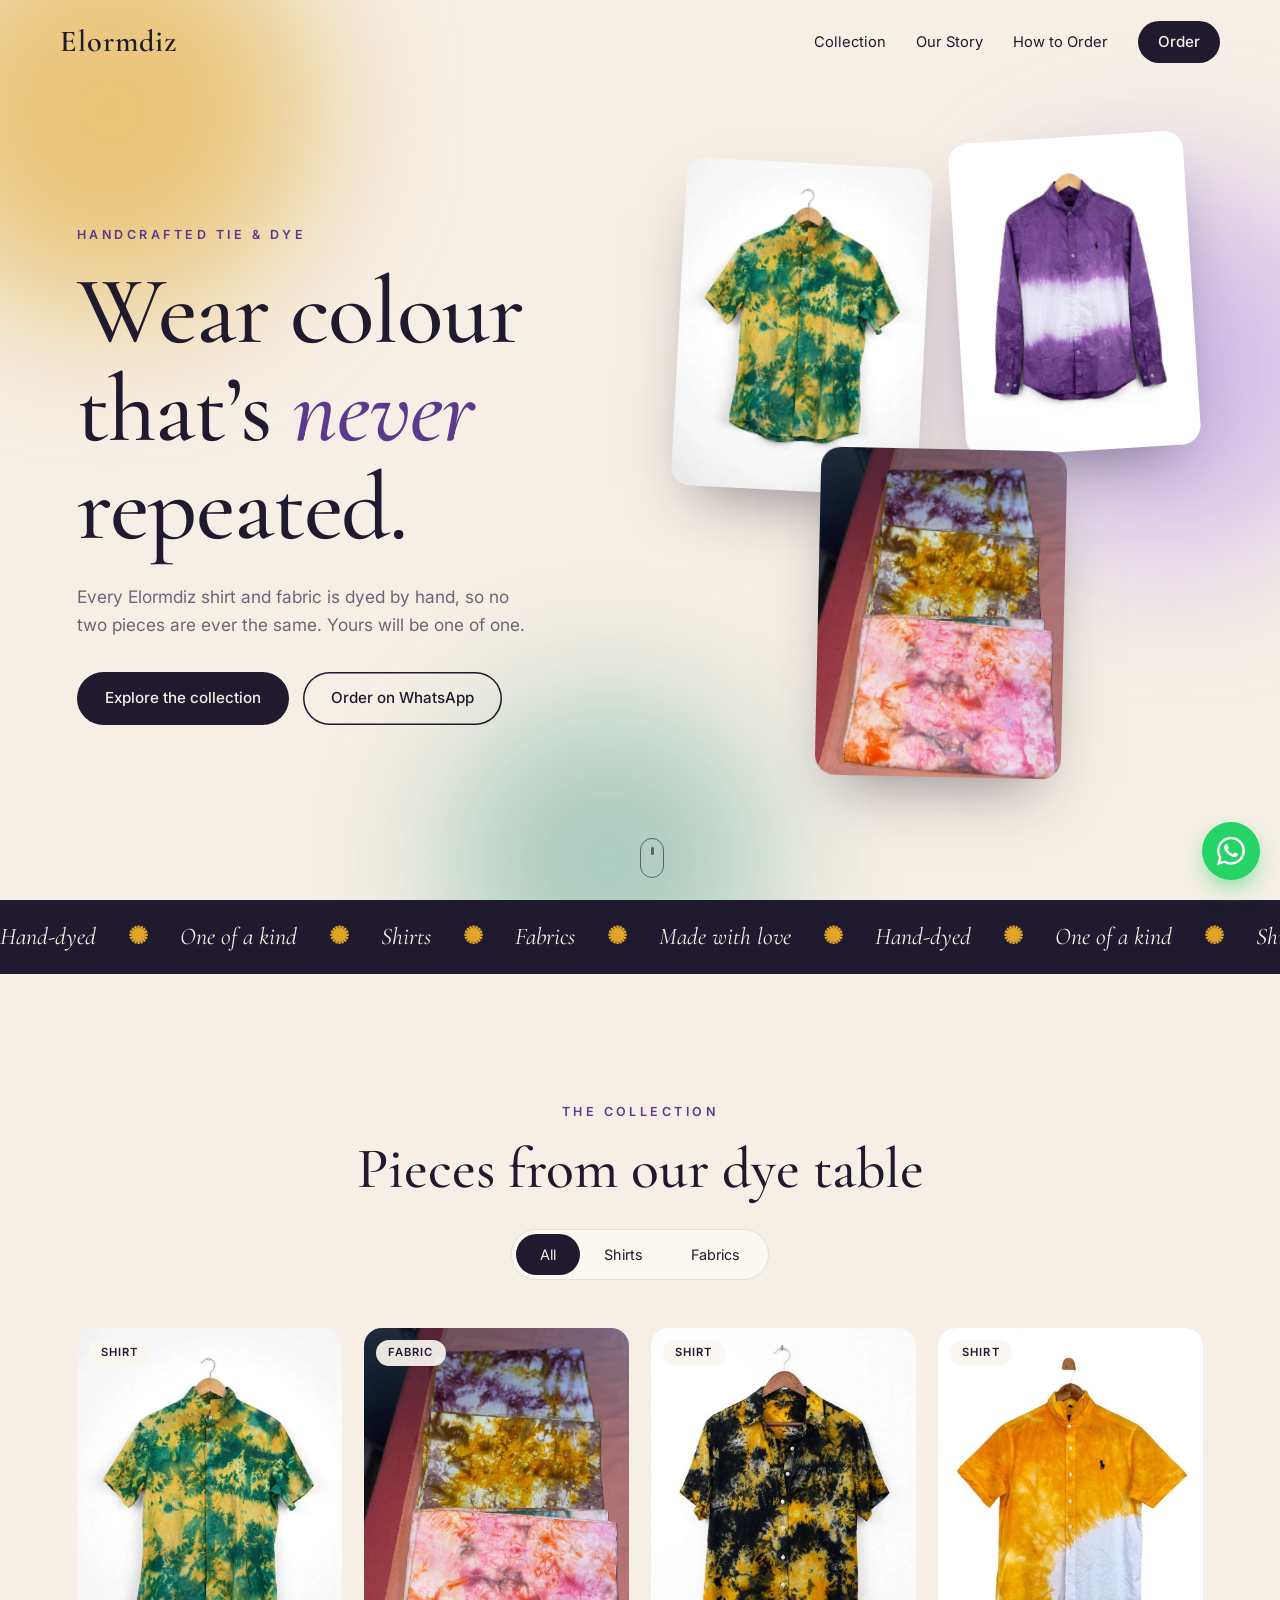
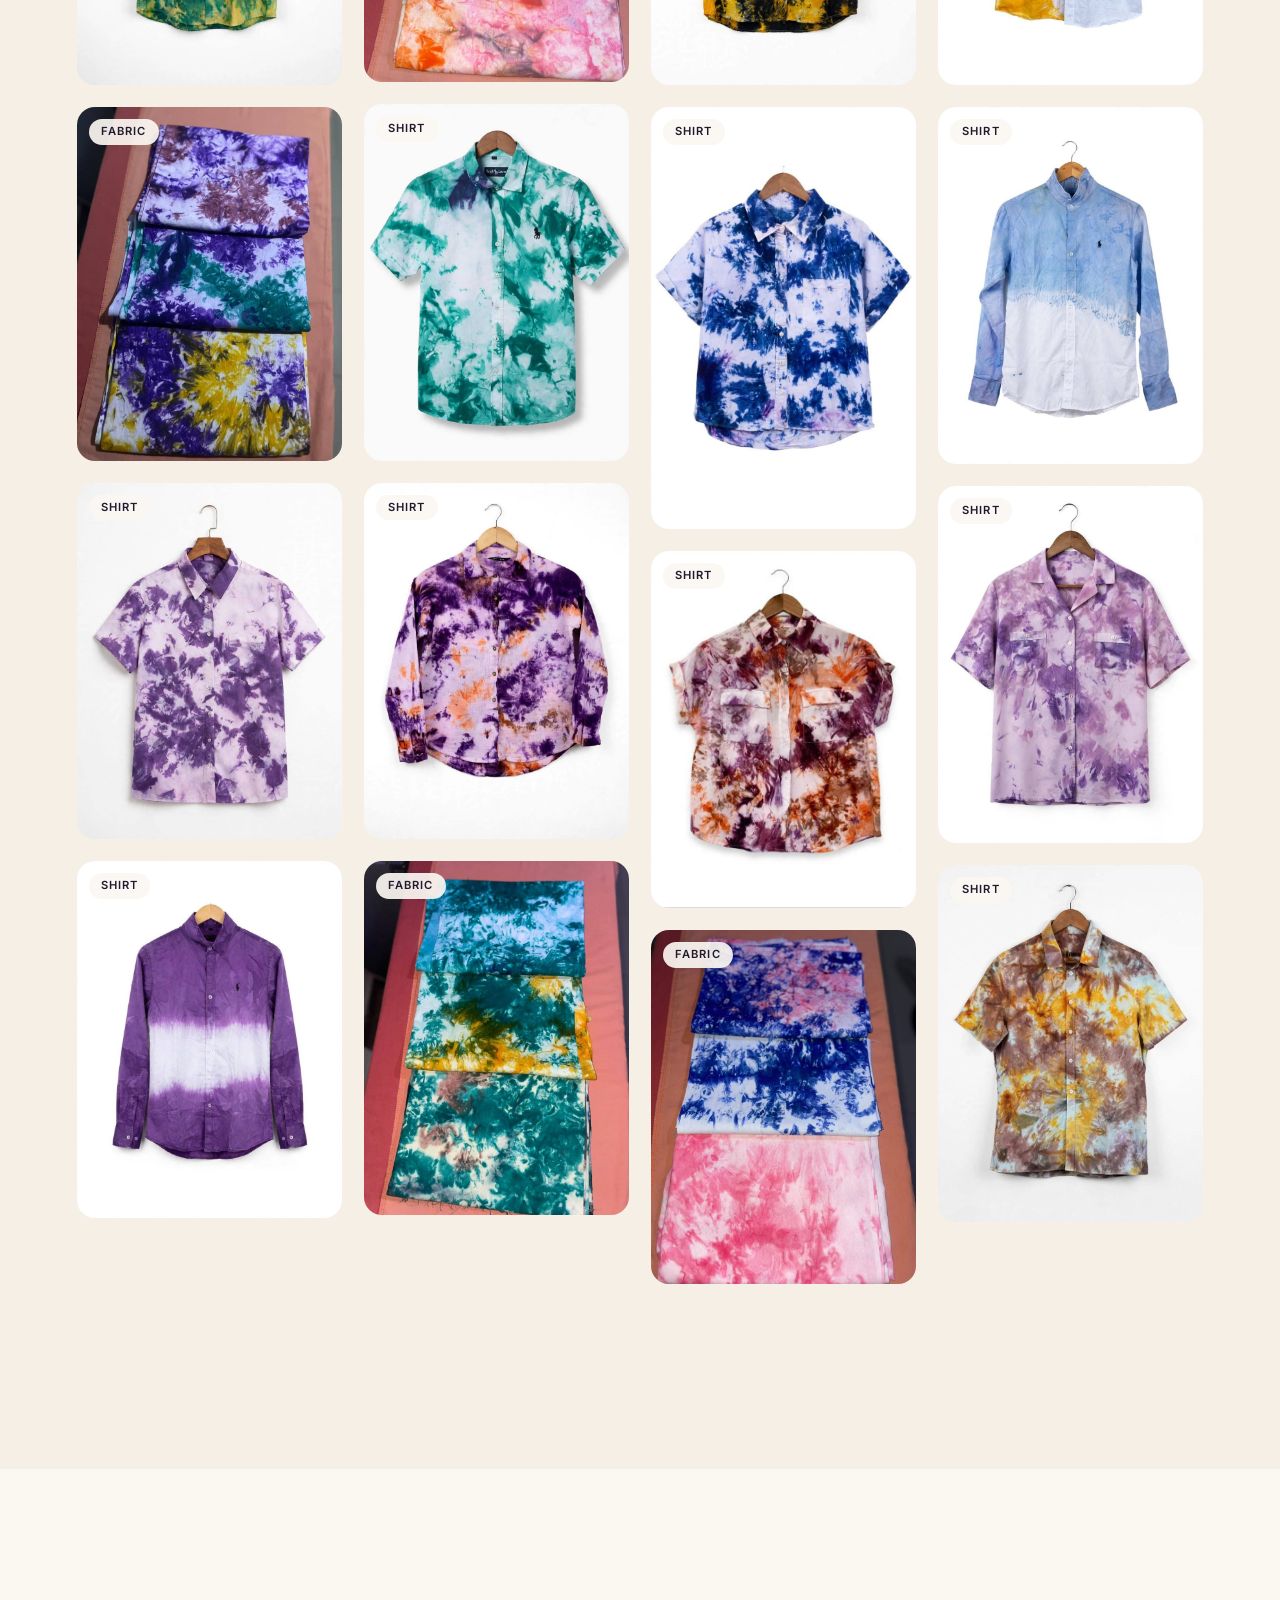
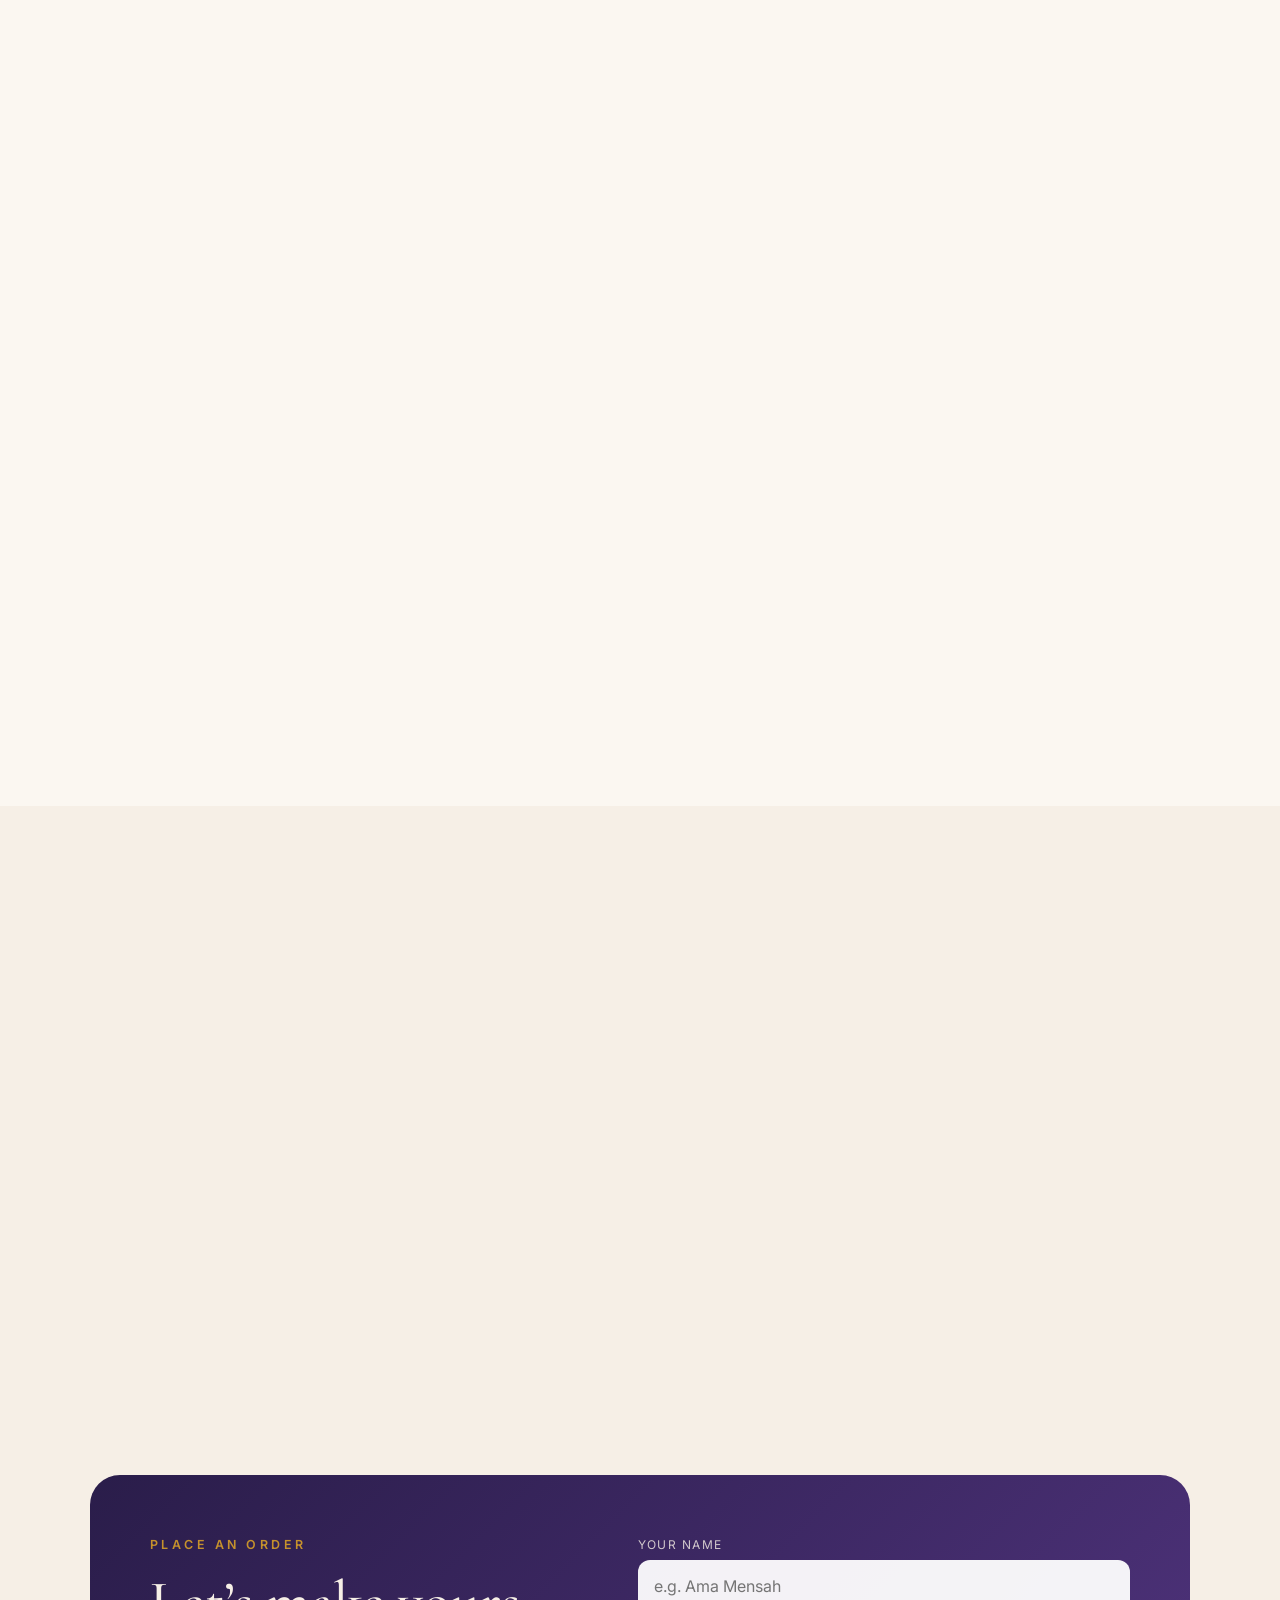
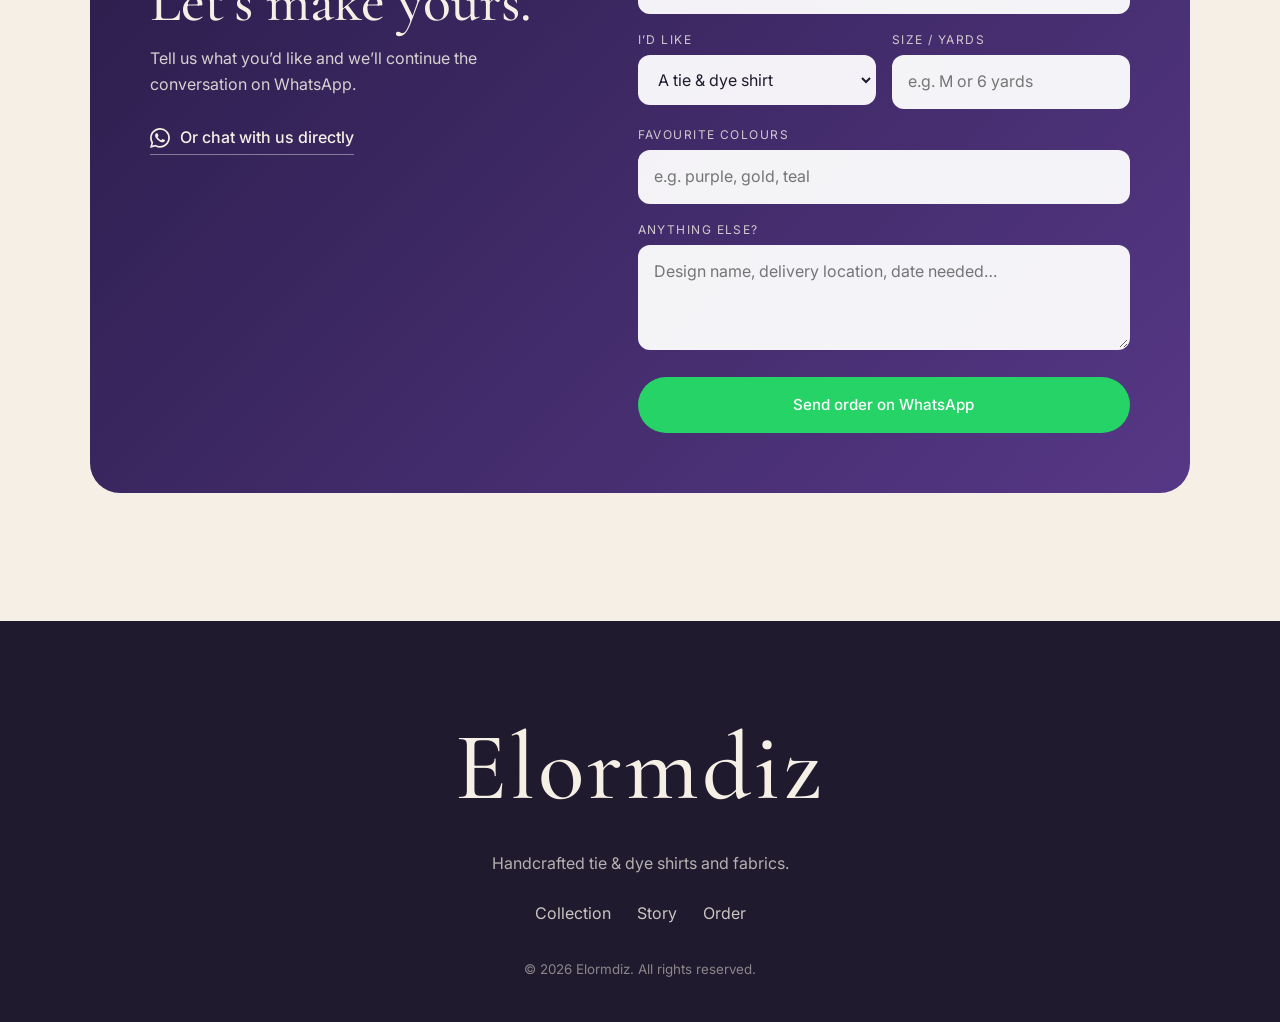
==== index.html @ 601a507b "Add Elormdiz tie & dye website Co-Authored-By: Claude Sonnet 5.5 <noreply@anthropic.com>" ====
<!doctype html>
<html lang="en">
<head>
<meta charset="utf-8">
<meta name="viewport" content="width=device-width, initial-scale=1">
<title>Elormdiz — Handcrafted Tie & Dye</title>
<meta name="description" content="Elormdiz — one-of-a-kind hand-dyed shirts and tie & dye fabrics. Order directly on WhatsApp.">
<meta name="theme-color" content="#f6efe6">
<link rel="preconnect" href="https://fonts.googleapis.com">
<link rel="preconnect" href="https://fonts.gstatic.com" crossorigin>
<link href="https://fonts.googleapis.com/css2?family=Cormorant+Garamond:ital,wght@0,400;0,500;0,600;1,400;1,500&family=Inter:wght@300;400;500;600&display=swap" rel="stylesheet">
<link rel="stylesheet" href="style.css">
</head>
<body>

<div class="loader" id="loader"><span>Elormdiz</span></div>

<header class="nav" id="nav">
  <a href="#top" class="logo">Elormdiz</a>
  <nav class="links" id="links">
    <a href="#collection">Collection</a>
    <a href="#story">Our Story</a>
    <a href="#how">How to Order</a>
    <a href="#order" class="btn btn-sm">Order</a>
  </nav>
  <button class="burger" id="burger" aria-label="Menu"><i></i><i></i></button>
</header>

<main id="top">
  <!-- HERO -->
  <section class="hero">
    <div class="blob b1"></div><div class="blob b2"></div><div class="blob b3"></div>
    <div class="hero-text">
      <p class="eyebrow reveal">Handcrafted tie &amp; dye</p>
      <h1 class="reveal" style="--d:.1s">Wear colour<br>that’s <em>never</em><br>repeated.</h1>
      <p class="lead reveal" style="--d:.2s">Every Elormdiz shirt and fabric is dyed by hand, so no two pieces are ever the same. Yours will be one of one.</p>
      <div class="cta reveal" style="--d:.3s">
        <a href="#collection" class="btn">Explore the collection</a>
        <a href="#order" class="btn btn-ghost">Order on WhatsApp</a>
      </div>
    </div>
    <div class="hero-art">
      <figure class="card c1"><img src="images/p1.jpg" alt="Emerald and gold tie-dye shirt"></figure>
      <figure class="card c2"><img src="images/p5.jpg" alt="Violet ombre shirt"></figure>
      <figure class="card c3"><img src="images/p7.jpg" alt="Golden tie-dye fabrics"></figure>
    </div>
    <a href="#collection" class="scroll-hint" aria-label="Scroll"><span></span></a>
  </section>

  <!-- MARQUEE -->
  <div class="marquee" aria-hidden="true">
    <div class="track">
      <span>Hand-dyed</span><b>✺</b><span>One of a kind</span><b>✺</b><span>Shirts</span><b>✺</b><span>Fabrics</span><b>✺</b><span>Made with love</span><b>✺</b>
      <span>Hand-dyed</span><b>✺</b><span>One of a kind</span><b>✺</b><span>Shirts</span><b>✺</b><span>Fabrics</span><b>✺</b><span>Made with love</span><b>✺</b>
    </div>
  </div>

  <!-- COLLECTION -->
  <section class="section" id="collection">
    <div class="head">
      <p class="eyebrow reveal">The collection</p>
      <h2 class="reveal" style="--d:.1s">Pieces from our dye table</h2>
      <div class="filters reveal" style="--d:.2s" id="filters">
        <button class="on" data-f="all">All</button>
        <button data-f="shirt">Shirts</button>
        <button data-f="cloth">Fabrics</button>
        <span class="pill"></span>
      </div>
    </div>
    <div class="grid" id="grid"></div>
    <p class="note reveal">Each piece is made to order, so colours and patterns will vary slightly. Tap any piece to enquire.</p>
  </section>

  <!-- STORY -->
  <section class="section story" id="story">
    <div class="story-img reveal">
      <img src="images/p10.jpg" alt="Indigo tie-dye shirt">
      <img src="images/p12.jpg" alt="Teal tie-dye fabrics" class="second">
    </div>
    <div class="story-text">
      <p class="eyebrow reveal">Our story</p>
      <h2 class="reveal" style="--d:.1s">Folded, tied, dipped &amp; <em>revealed.</em></h2>
      <div class="more" id="more"><div>
        <p class="reveal" style="--d:.15s">Elormdiz began with a simple love for colour. Each piece is folded, twisted and tied by hand, then dipped in rich dyes and left to bloom into a pattern that can never be copied.</p>
        <p class="reveal" style="--d:.2s">From crisp button-up shirts to fabrics ready for your tailor, we make wearable art for people who like to stand out, quietly or loudly.</p>
      </div></div>
      <button class="more-btn" id="moreBtn" type="button"><span>Read our story</span><b>+</b></button>
      <ul class="stats reveal" style="--d:.25s">
        <li><strong>100%</strong><span>Hand-dyed</span></li>
        <li><strong>1 of 1</strong><span>Never repeated</span></li>
        <li><strong>Custom</strong><span>Your colours</span></li>
      </ul>
    </div>
  </section>

  <!-- HOW -->
  <section class="section how" id="how">
    <div class="head">
      <p class="eyebrow reveal">How to order</p>
      <h2 class="reveal" style="--d:.1s">Three easy steps</h2>
    </div>
    <div class="steps">
      <div class="step reveal"><i>01</i><h3>Choose</h3><p>Browse the collection and pick a piece you love, or ask for your own colours.</p></div>
      <div class="step reveal" style="--d:.12s"><i>02</i><h3>Send your order</h3><p>Fill the short form below. It opens WhatsApp with your order ready to send.</p></div>
      <div class="step reveal" style="--d:.24s"><i>03</i><h3>We dye &amp; deliver</h3><p>We confirm details and price on chat, then dye your piece and get it to you.</p></div>
    </div>
  </section>

  <!-- ORDER -->
  <section class="section order" id="order">
    <div class="order-box reveal">
      <div class="order-copy">
        <p class="eyebrow">Place an order</p>
        <h2>Let’s make yours.</h2>
        <p>Tell us what you’d like and we’ll continue the conversation on WhatsApp.</p>
        <a class="wa-direct" id="waDirect" href="#" target="_blank" rel="noopener">
          <svg viewBox="0 0 24 24" width="20" height="20" fill="currentColor"><path d="M20.5 3.5A11.8 11.8 0 0 0 12 0C5.4 0 .1 5.3.1 11.9c0 2.1.6 4.1 1.600 5.900L0 24l6.400-1.700a11.900 11.900 0 0 0 5.600 1.400c6.600 0 11.900-5.300 11.900-11.900 0-3.200-1.200-6.200-3.400-8.300zM12 21.700c-1.800 0-3.500-.5-5-1.400l-.4-.2-3.800 1 1-3.700-.2-.4a9.800 9.800 0 0 1-1.500-5.200C2.100 6.400 6.600 2 12 2c2.600 0 5.100 1 6.900 2.900a9.700 9.700 0 0 1 2.900 6.900c0 5.400-4.400 9.900-9.800 9.900zm5.400-7.400c-.3-.1-1.800-.9-2-1-.3-.1-.5-.1-.7.100l-.9 1.100c-.2.200-.3.200-.6.100a8 8 0 0 1-4-3.500c-.3-.5.300-.5.900-1.600.1-.2 0-.4 0-.5l-.9-2.200c-.2-.6-.5-.5-.7-.5h-.6c-.2 0-.5.100-.8.400s-1 1-1 2.400 1 2.800 1.200 3c.1.200 2 3.100 4.900 4.300 1.800.8 2.600.8 3.500.7.600-.1 1.800-.7 2-1.400.3-.7.300-1.300.2-1.400-.1-.2-.3-.3-.6-.4z"/></svg>
          Or chat with us directly
        </a>
      </div>
      <form id="orderForm" class="form" autocomplete="on">
        <label><span>Your name</span><input name="name" required placeholder="e.g. Ama Mensah"></label>
        <div class="row">
          <label><span>I’d like</span>
            <select name="item" id="itemSelect">
              <option>A tie &amp; dye shirt</option>
              <option>Tie &amp; dye fabric</option>
              <option>Something custom</option>
            </select>
          </label>
          <label><span>Size / yards</span><input name="size" placeholder="e.g. M or 6 yards"></label>
        </div>
        <label><span>Favourite colours</span><input name="colors" placeholder="e.g. purple, gold, teal"></label>
        <label><span>Anything else?</span><textarea name="notes" rows="3" placeholder="Design name, delivery location, date needed…"></textarea></label>
        <button class="btn btn-wa" type="submit">Send order on WhatsApp</button>
      </form>
    </div>
  </section>
</main>

<footer class="footer">
  <div class="logo big">Elormdiz</div>
  <p>Handcrafted tie &amp; dye shirts and fabrics.</p>
  <div class="foot-links"><a href="#collection">Collection</a><a href="#story">Story</a><a href="#order">Order</a></div>
  <small>© <span id="yr"></span> Elormdiz. All rights reserved.</small>
</footer>

<a class="fab" id="fab" href="#" target="_blank" rel="noopener" aria-label="Chat on WhatsApp">
  <svg viewBox="0 0 24 24" width="28" height="28" fill="currentColor"><path d="M20.5 3.5A11.8 11.8 0 0 0 12 0C5.4 0 .1 5.3.1 11.9c0 2.1.6 4.1 1.600 5.900L0 24l6.400-1.700a11.900 11.900 0 0 0 5.600 1.400c6.600 0 11.900-5.300 11.900-11.900 0-3.200-1.200-6.200-3.400-8.300zM12 21.700c-1.800 0-3.500-.5-5-1.400l-.4-.2-3.800 1 1-3.700-.2-.4a9.800 9.800 0 0 1-1.500-5.200C2.100 6.400 6.600 2 12 2c2.600 0 5.100 1 6.900 2.900a9.700 9.700 0 0 1 2.900 6.900c0 5.400-4.400 9.900-9.800 9.900zm5.400-7.400c-.3-.1-1.800-.9-2-1-.3-.1-.5-.1-.7.100l-.9 1.100c-.2.200-.3.200-.6.100a8 8 0 0 1-4-3.500c-.3-.5.300-.5.900-1.600.1-.2 0-.4 0-.5l-.9-2.200c-.2-.6-.5-.5-.7-.5h-.6c-.2 0-.5.100-.8.400s-1 1-1 2.400 1 2.800 1.200 3c.1.200 2 3.100 4.900 4.300 1.800.8 2.600.8 3.500.7.600-.1 1.800-.7 2-1.400.3-.7.300-1.300.2-1.400-.1-.2-.3-.3-.6-.4z"/></svg>
</a>

<div class="lightbox" id="lb" aria-hidden="true">
  <button class="lb-close" id="lbClose" aria-label="Close">×</button>
  <img id="lbImg" alt="">
  <div class="lb-info">
    <h3 id="lbTitle"></h3>
    <p id="lbType"></p>
    <a class="btn btn-wa" id="lbOrder" href="#" target="_blank" rel="noopener">Order this on WhatsApp</a>
  </div>
</div>

<script src="script.js"></script>
</body>
</html>
---- style.css ----
:root{
  --cream:#f6efe6; --paper:#fbf7f1; --ink:#1f1a2e; --muted:#6d6578;
  --violet:#5b3a8c; --gold:#e0a526; --teal:#1f8a7a; --coral:#e2674a; --wa:#25d366;
  --serif:'Cormorant Garamond',Georgia,serif; --sans:'Inter',system-ui,sans-serif;
  --ease:cubic-bezier(.22,.8,.24,1);
}
*{box-sizing:border-box;margin:0;padding:0}
html{scroll-behavior:smooth;scroll-padding-top:70px}
body{font-family:var(--sans);background:var(--cream);color:var(--ink);line-height:1.6;overflow-x:hidden;-webkit-font-smoothing:antialiased}
img{display:block;max-width:100%}
a{color:inherit;text-decoration:none}
button{font:inherit;cursor:pointer;border:0;background:none;color:inherit}
em{font-style:italic;color:var(--violet)}

/* loader */
.loader{position:fixed;inset:0;background:var(--ink);display:grid;place-items:center;z-index:100;transition:transform .9s var(--ease) .2s}
.loader span{font-family:var(--serif);font-size:clamp(2.4rem,8vw,4.5rem);color:var(--cream);letter-spacing:.04em;animation:pulse 1.2s ease-in-out infinite alternate}
.loader.done{transform:translateY(-100%)}
@keyframes pulse{from{opacity:.4;letter-spacing:.04em}to{opacity:1;letter-spacing:.12em}}

/* nav */
.nav{position:fixed;top:0;left:0;right:0;z-index:50;display:flex;justify-content:space-between;align-items:center;padding:18px clamp(20px,5vw,60px);transition:.4s var(--ease)}
.nav.scrolled{background:rgba(246,239,230,.85);backdrop-filter:blur(12px);padding-block:12px;box-shadow:0 1px 0 rgba(31,26,46,.08)}
.logo{font-family:var(--serif);font-size:1.9rem;font-weight:600;letter-spacing:.03em}
.links{display:flex;gap:30px;align-items:center;font-size:.92rem}
.links a:not(.btn){position:relative}
.links a:not(.btn)::after{content:"";position:absolute;left:0;bottom:-4px;height:1px;width:100%;background:currentColor;transform:scaleX(0);transform-origin:right;transition:transform .4s var(--ease)}
.links a:not(.btn):hover::after{transform:scaleX(1);transform-origin:left}
.burger{display:none;width:32px;height:32px;position:relative}
.burger i{position:absolute;left:4px;right:4px;height:2px;background:var(--ink);transition:.35s var(--ease)}
.burger i:first-child{top:12px}.burger i:last-child{top:19px}
.burger.open i:first-child{transform:translateY(3.5px) rotate(45deg)}
.burger.open i:last-child{transform:translateY(-3.5px) rotate(-45deg)}

/* buttons */
.btn{display:inline-block;background:var(--ink);color:var(--cream);padding:14px 28px;border-radius:50px;font-weight:500;font-size:.95rem;transition:transform .35s var(--ease),box-shadow .35s var(--ease),background .3s}
.btn:hover{transform:translateY(-3px);box-shadow:0 12px 24px -8px rgba(31,26,46,.45);background:var(--violet)}
.btn-sm{padding:9px 20px}
.btn-ghost{background:transparent;color:var(--ink);box-shadow:inset 0 0 0 1.5px var(--ink)}
.btn-ghost:hover{background:var(--ink);color:var(--cream)}
.btn-wa{background:var(--wa);color:#fff}
.btn-wa:hover{background:#1ebe5b;box-shadow:0 12px 24px -8px rgba(37,211,102,.6)}

/* reveal */
.reveal{opacity:0;transform:translateY(34px);transition:opacity .9s var(--ease) var(--d,0s),transform .9s var(--ease) var(--d,0s)}
.reveal.in{opacity:1;transform:none}
.loaded .hero .reveal{opacity:1;transform:none}

/* hero */
.hero{position:relative;min-height:100vh;display:grid;grid-template-columns:1.05fr 1fr;align-items:center;gap:30px;padding:120px clamp(20px,6vw,90px) 70px;overflow:hidden}
.blob{position:absolute;border-radius:50%;filter:blur(70px);opacity:.55;z-index:0;animation:float 14s ease-in-out infinite alternate}
.b1{width:420px;height:420px;background:var(--gold);top:-100px;left:-100px}
.b2{width:380px;height:380px;background:#b79af0;right:-80px;top:20%;animation-delay:-4s}
.b3{width:320px;height:320px;background:var(--teal);bottom:-120px;left:35%;opacity:.35;animation-delay:-8s}
@keyframes float{to{transform:translate(50px,40px) scale(1.15)}}
.hero-text{position:relative;z-index:2}
.eyebrow{font-size:.78rem;letter-spacing:.28em;text-transform:uppercase;color:var(--violet);font-weight:600;margin-bottom:18px}
h1,h2,h3{font-family:var(--serif);font-weight:500;line-height:1.02}
h1{font-size:clamp(3rem,7.5vw,6.4rem);letter-spacing:-.01em}
h2{font-size:clamp(2.2rem,4.5vw,3.6rem)}
.lead{max-width:460px;margin:26px 0 34px;color:var(--muted);font-size:1.08rem}
.cta{display:flex;gap:14px;flex-wrap:wrap}
.hero-art{position:relative;height:min(78vh,640px);z-index:1}
.card{position:absolute;border-radius:20px;overflow:hidden;box-shadow:0 30px 60px -25px rgba(31,26,46,.5);background:#fff}
.card img{width:100%;height:100%;object-fit:cover}
.c1{width:46%;aspect-ratio:3/4;left:2%;top:4%;animation:bob 7s ease-in-out infinite alternate;--r:-5deg;transform:rotate(var(--r))}
.c2{width:44%;aspect-ratio:3/4;right:2%;top:0;animation:bob 8s ease-in-out -2s infinite alternate;--r:6deg;transform:rotate(var(--r))}
.c3{width:46%;aspect-ratio:3/4;left:28%;bottom:0;animation:bob 9s ease-in-out -4s infinite alternate;--r:-2deg;transform:rotate(var(--r));z-index:2}
@keyframes bob{from{transform:translateY(0) rotate(var(--r))}to{transform:translateY(-18px) rotate(calc(var(--r) * -.6))}}
.hero-art .card{opacity:0;animation-fill-mode:both}
.loaded .hero-art .card{opacity:1;transition:opacity 1s var(--ease) .4s}
.scroll-hint{position:absolute;bottom:22px;left:50%;width:24px;height:40px;border:1.5px solid var(--ink);border-radius:14px;z-index:2;opacity:.6}
.scroll-hint span{position:absolute;left:50%;top:8px;width:3px;height:8px;margin-left:-1.5px;background:var(--ink);border-radius:2px;animation:wheel 1.6s infinite}
@keyframes wheel{0%{opacity:1;transform:translateY(0)}100%{opacity:0;transform:translateY(14px)}}

/* marquee */
.marquee{background:var(--ink);color:var(--cream);overflow:hidden;padding:18px 0;white-space:nowrap}
.track{display:inline-flex;gap:32px;animation:slide 28s linear infinite;font-family:var(--serif);font-size:1.5rem;font-style:italic}
.track b{color:var(--gold);font-style:normal}
@keyframes slide{to{transform:translateX(-50%)}}

/* sections */
.section{padding:clamp(70px,10vw,130px) clamp(20px,6vw,90px)}
.head{text-align:center;margin-bottom:48px}
.filters{display:inline-flex;position:relative;margin-top:30px;background:var(--paper);padding:5px;border-radius:50px;box-shadow:inset 0 0 0 1px rgba(31,26,46,.1)}
.filters button{position:relative;z-index:1;padding:9px 24px;border-radius:50px;font-size:.9rem;transition:color .3s}
.filters button.on{color:var(--cream)}
.pill{position:absolute;top:5px;bottom:5px;left:5px;background:var(--ink);border-radius:50px;transition:left .45s var(--ease),width .45s var(--ease)}

/* grid */
.grid{columns:4 240px;column-gap:22px;max-width:1300px;margin:0 auto}
.item{break-inside:avoid;margin-bottom:22px;position:relative;border-radius:18px;overflow:hidden;cursor:pointer;background:#fff;opacity:0;transform:translateY(40px) scale(.97);transition:opacity .8s var(--ease),transform .8s var(--ease),box-shadow .5s}
.item.in{opacity:1;transform:none}
.item.hide{display:none}
.item img{width:100%;height:auto;transition:transform 1s var(--ease)}
.item:hover img{transform:scale(1.07)}
.item:hover{box-shadow:0 26px 40px -22px rgba(31,26,46,.55)}
.item .cap{position:absolute;inset:auto 0 0 0;padding:60px 18px 16px;background:linear-gradient(transparent,rgba(20,14,34,.82));color:#fff;transform:translateY(60%);opacity:0;transition:.5s var(--ease)}
.item:hover .cap,.item:focus-visible .cap{transform:none;opacity:1}
.cap h3{font-size:1.5rem;font-weight:500}
.cap span{font-size:.8rem;letter-spacing:.14em;text-transform:uppercase;opacity:.8}
.tag{position:absolute;top:12px;left:12px;background:rgba(251,247,241,.92);padding:4px 12px;border-radius:30px;font-size:.7rem;letter-spacing:.1em;text-transform:uppercase;font-weight:600}
.note{text-align:center;color:var(--muted);margin-top:34px;font-size:.92rem}

/* story */
.story{display:grid;grid-template-columns:1fr 1fr;gap:clamp(30px,6vw,90px);align-items:center;background:var(--paper)}
.story-img{position:relative;padding-bottom:12%}
.story-img img{border-radius:20px;width:74%;box-shadow:0 30px 60px -30px rgba(31,26,46,.5)}
.story-img .second{position:absolute;width:52%;right:0;bottom:0;border:8px solid var(--paper)}
.story-text p{color:var(--muted);margin-top:20px;max-width:480px}
.story-text h2{margin-bottom:6px}
.stats{list-style:none;display:flex;gap:34px;margin-top:36px;flex-wrap:wrap}
.stats strong{display:block;font-family:var(--serif);font-size:2rem;color:var(--violet);font-weight:600}
.stats span{font-size:.8rem;letter-spacing:.12em;text-transform:uppercase;color:var(--muted)}

/* how */
.steps{display:grid;grid-template-columns:repeat(3,1fr);gap:24px;max-width:1100px;margin:0 auto}
.step{background:var(--paper);border-radius:22px;padding:36px 30px;position:relative;overflow:hidden;transition:transform .5s var(--ease),box-shadow .5s,opacity .9s var(--ease) var(--d,0s)}
.step:hover{transform:translateY(-8px);box-shadow:0 26px 40px -24px rgba(31,26,46,.4)}
.step i{font-family:var(--serif);font-size:4.5rem;font-style:normal;color:transparent;-webkit-text-stroke:1.5px var(--gold);display:block;line-height:1;margin-bottom:14px}
.step h3{font-size:1.8rem;margin-bottom:8px}
.step p{color:var(--muted);font-size:.95rem}

/* order */
.order{padding-top:0}
.order-box{display:grid;grid-template-columns:1fr 1.1fr;gap:40px;max-width:1100px;margin:0 auto;border-radius:30px;padding:clamp(28px,5vw,60px);color:var(--cream);background:linear-gradient(135deg,#2a1d4a,#5b3a8c 55%,#1f8a7a);background-size:200% 200%;animation:grad 12s ease infinite alternate}
@keyframes grad{to{background-position:100% 100%}}
.order-copy .eyebrow{color:var(--gold)}
.order-copy h2{margin-bottom:14px}
.order-copy p{opacity:.85;max-width:340px}
.wa-direct{display:inline-flex;align-items:center;gap:10px;margin-top:28px;font-weight:500;border-bottom:1px solid rgba(255,255,255,.4);padding-bottom:3px;transition:gap .3s var(--ease)}
.wa-direct:hover{gap:16px}
.form{display:grid;gap:16px}
.row{display:grid;grid-template-columns:1fr 1fr;gap:16px}
.form label span{display:block;font-size:.75rem;letter-spacing:.12em;text-transform:uppercase;opacity:.8;margin-bottom:6px}
.form input,.form select,.form textarea{width:100%;font:inherit;color:var(--ink);background:rgba(255,255,255,.94);border:2px solid transparent;border-radius:12px;padding:12px 14px;outline:0;transition:.3s}
.form input:focus,.form select:focus,.form textarea:focus{border-color:var(--gold);box-shadow:0 0 0 4px rgba(224,165,38,.25)}
.form .btn{width:100%;padding:16px;margin-top:4px}

/* footer */
.footer{text-align:center;padding:70px 20px 40px;background:var(--ink);color:var(--cream)}
.logo.big{font-size:clamp(3rem,10vw,6rem);font-weight:500}
.footer p{opacity:.7;margin:6px 0 24px}
.foot-links{display:flex;gap:26px;justify-content:center;margin-bottom:30px}
.foot-links a{opacity:.8;transition:opacity .3s,color .3s}.foot-links a:hover{opacity:1;color:var(--gold)}
.footer small{opacity:.5}

/* fab */
.fab{position:fixed;right:20px;bottom:20px;z-index:40;width:58px;height:58px;border-radius:50%;background:var(--wa);color:#fff;display:grid;place-items:center;box-shadow:0 10px 24px -6px rgba(37,211,102,.7);transition:transform .35s var(--ease);animation:ring 2.4s infinite}
.fab:hover{transform:scale(1.12) rotate(-8deg)}
@keyframes ring{0%{box-shadow:0 10px 24px -6px rgba(37,211,102,.7),0 0 0 0 rgba(37,211,102,.5)}70%,100%{box-shadow:0 10px 24px -6px rgba(37,211,102,.7),0 0 0 20px rgba(37,211,102,0)}}

/* lightbox */
.lightbox{position:fixed;inset:0;z-index:90;background:rgba(20,14,34,.92);backdrop-filter:blur(8px);display:flex;align-items:center;justify-content:center;gap:40px;padding:30px;opacity:0;visibility:hidden;transition:.45s var(--ease)}
.lightbox.open{opacity:1;visibility:visible}
.lightbox img{max-height:86vh;max-width:min(46vw,560px);object-fit:contain;border-radius:16px;transform:scale(.9);transition:transform .6s var(--ease)}
.lightbox.open img{transform:none}
.lb-info{color:var(--cream);max-width:300px;transform:translateX(30px);opacity:0;transition:.6s var(--ease) .15s}
.lightbox.open .lb-info{transform:none;opacity:1}
.lb-info h3{font-size:2.6rem;margin-bottom:6px}
.lb-info p{opacity:.7;margin-bottom:24px;text-transform:uppercase;letter-spacing:.14em;font-size:.8rem}
.lb-close{position:absolute;top:18px;right:26px;font-size:2.6rem;color:#fff;line-height:1;transition:transform .4s var(--ease)}
.lb-close:hover{transform:rotate(90deg)}

/* responsive */
@media(max-width:900px){
  .hero{grid-template-columns:1fr;padding-top:110px;text-align:center}
  .lead{margin-inline:auto}.cta{justify-content:center}
  .hero-art{height:420px;order:-1;margin-top:10px;order:2}
  .scroll-hint{display:none}
  .story,.order-box{grid-template-columns:1fr}
  .steps{grid-template-columns:1fr}
  .story-text{text-align:left}
}
@media(max-width:720px){
  .burger{display:block}
  .links{position:fixed;inset:0 0 0 30%;background:var(--paper);flex-direction:column;justify-content:center;gap:30px;font-size:1.3rem;transform:translateX(100%);transition:transform .5s var(--ease);box-shadow:-20px 0 40px rgba(0,0,0,.1)}
  .links.open{transform:none}
  .burger{z-index:60}
  .grid{columns:2;column-gap:12px}.item{margin-bottom:12px;border-radius:12px}
  .item .cap{opacity:1;transform:none;padding:36px 12px 10px}.cap h3{font-size:1.15rem}.cap span{font-size:.65rem}
  .row{grid-template-columns:1fr}
  .lightbox{flex-direction:column;gap:18px}
  .lightbox img{max-width:80vw;max-height:56vh}
  .lb-info{text-align:center}.lb-info h3{font-size:2rem}.lb-info p{margin-bottom:14px}
}
/* mobile: less text, more interaction */
.more>div{display:block}.more-btn{display:none}
@media(max-width:720px){
  .section{padding-block:56px}
  .head{margin-bottom:28px}
  h1{font-size:3.1rem}
  .lead,.note,.footer p,.order-copy>p:not(.eyebrow){display:none}
  .hero{min-height:auto;padding-bottom:50px}
  .hero-art{height:360px}
  .cta .btn{padding:12px 22px}

  /* story: tap to read */
  .more{display:grid;grid-template-rows:0fr;transition:grid-template-rows .6s var(--ease)}
  .more>div{overflow:hidden}
  .more.open{grid-template-rows:1fr}
  .more .reveal{opacity:1;transform:none}
  .more-btn{display:inline-flex;align-items:center;gap:12px;margin-top:20px;padding:10px 10px 10px 22px;border-radius:50px;box-shadow:inset 0 0 0 1.5px var(--ink);font-weight:500;font-size:.92rem}
  .more-btn b{width:30px;height:30px;border-radius:50%;background:var(--ink);color:var(--cream);display:grid;place-items:center;font-weight:400;transition:transform .5s var(--ease)}
  .more-btn.open b{transform:rotate(135deg)}
  .stats{gap:18px;margin-top:26px}.stats strong{font-size:1.5rem}.stats span{font-size:.65rem}

  /* steps: swipeable tiles, tap to reveal detail */
  .steps{display:flex;gap:12px;overflow-x:auto;scroll-snap-type:x mandatory;margin-inline:-20px;padding:6px 20px 18px;scrollbar-width:none}
  .steps::-webkit-scrollbar{display:none}
  .step{flex:0 0 62%;scroll-snap-align:center;padding:22px 20px;cursor:pointer}
  .step i{font-size:3rem;margin-bottom:6px}
  .step h3{font-size:1.5rem;margin:0}
  .step p{max-height:0;opacity:0;overflow:hidden;transition:max-height .5s var(--ease),opacity .4s,margin .4s;font-size:.88rem}
  .step::after{content:"+";position:absolute;top:16px;right:18px;width:28px;height:28px;border-radius:50%;background:var(--ink);color:var(--cream);display:grid;place-items:center;transition:transform .5s var(--ease)}
  .step.open p{max-height:120px;opacity:1;margin-top:10px}
  .step.open::after{transform:rotate(135deg)}
  .order-box{padding:26px 20px;gap:20px;border-radius:24px}
  .order-copy h2{margin-bottom:0}
  .wa-direct{margin-top:14px;font-size:.88rem}
  .form{gap:12px}.row{grid-template-columns:1fr 1fr;gap:10px}
  .form textarea{rows:2}
}
@media(prefers-reduced-motion:reduce){*,*::before,*::after{animation:none!important;transition-duration:.01s!important}}
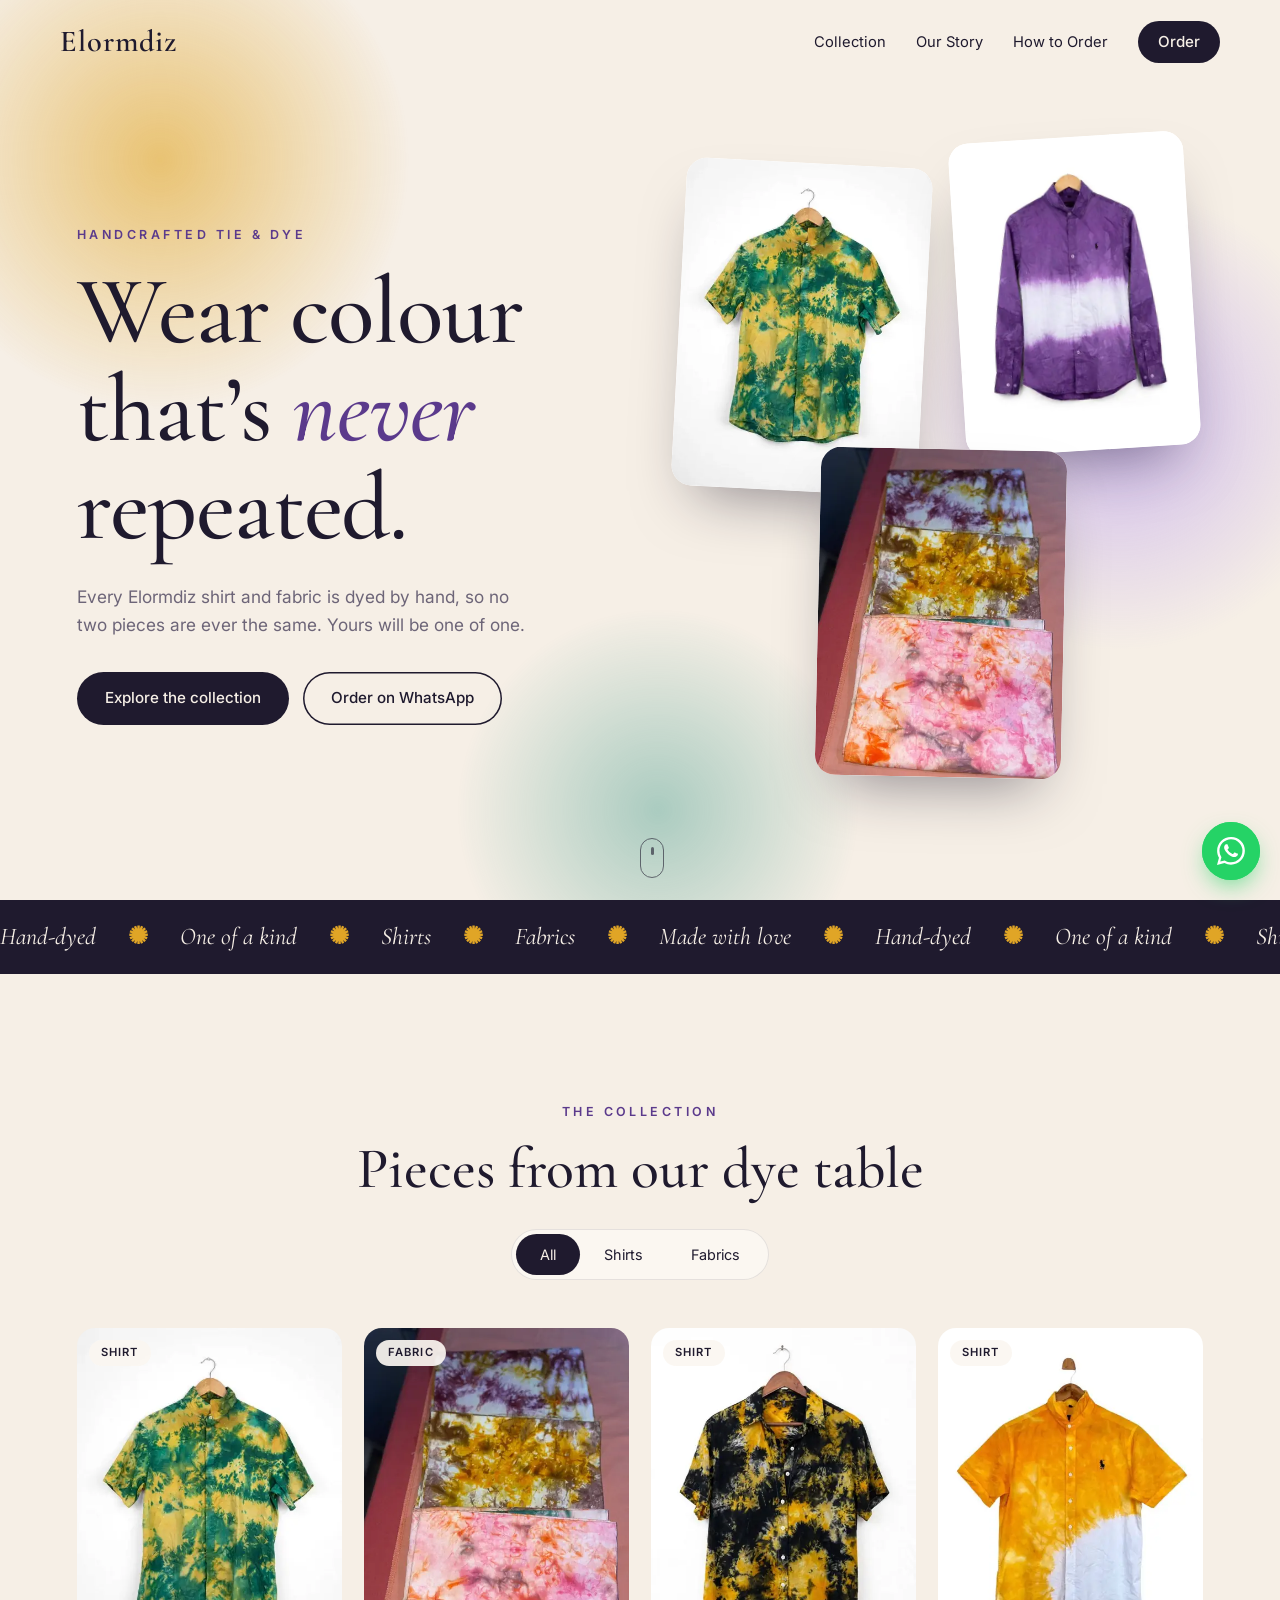
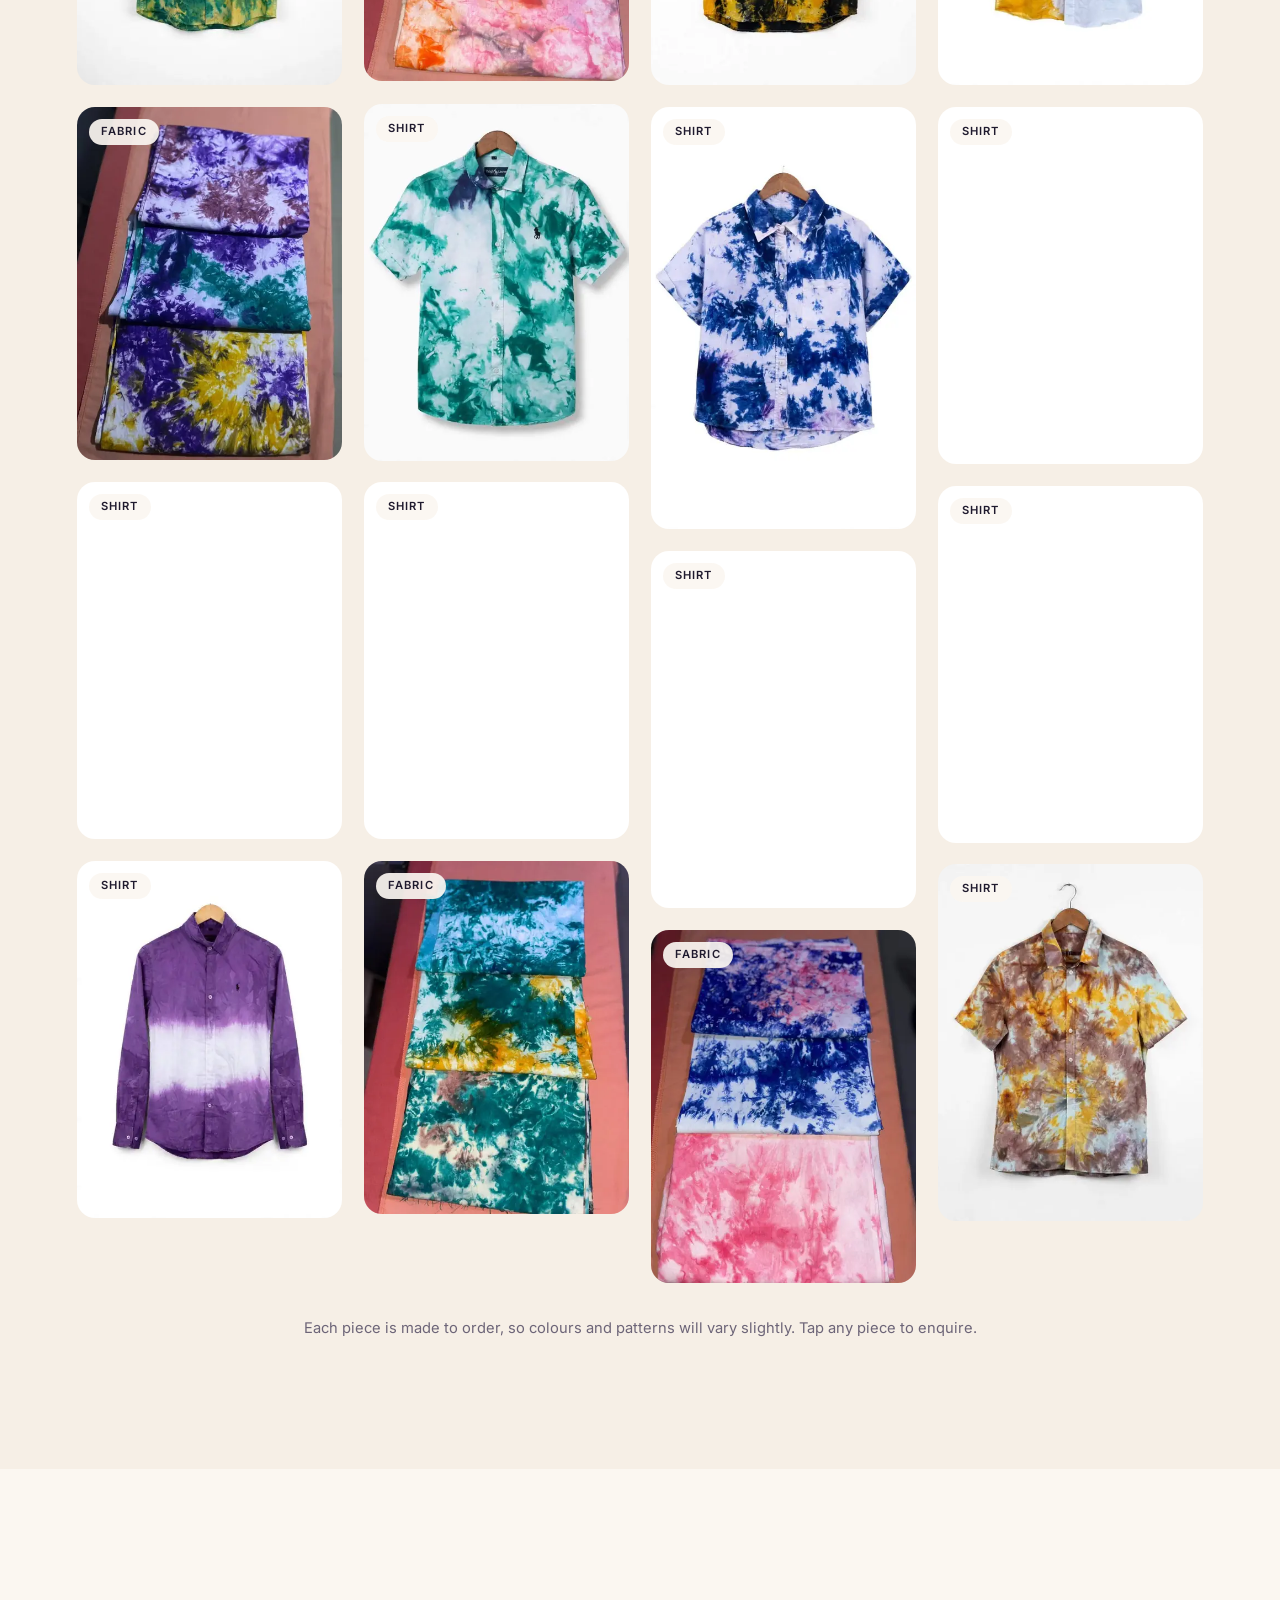
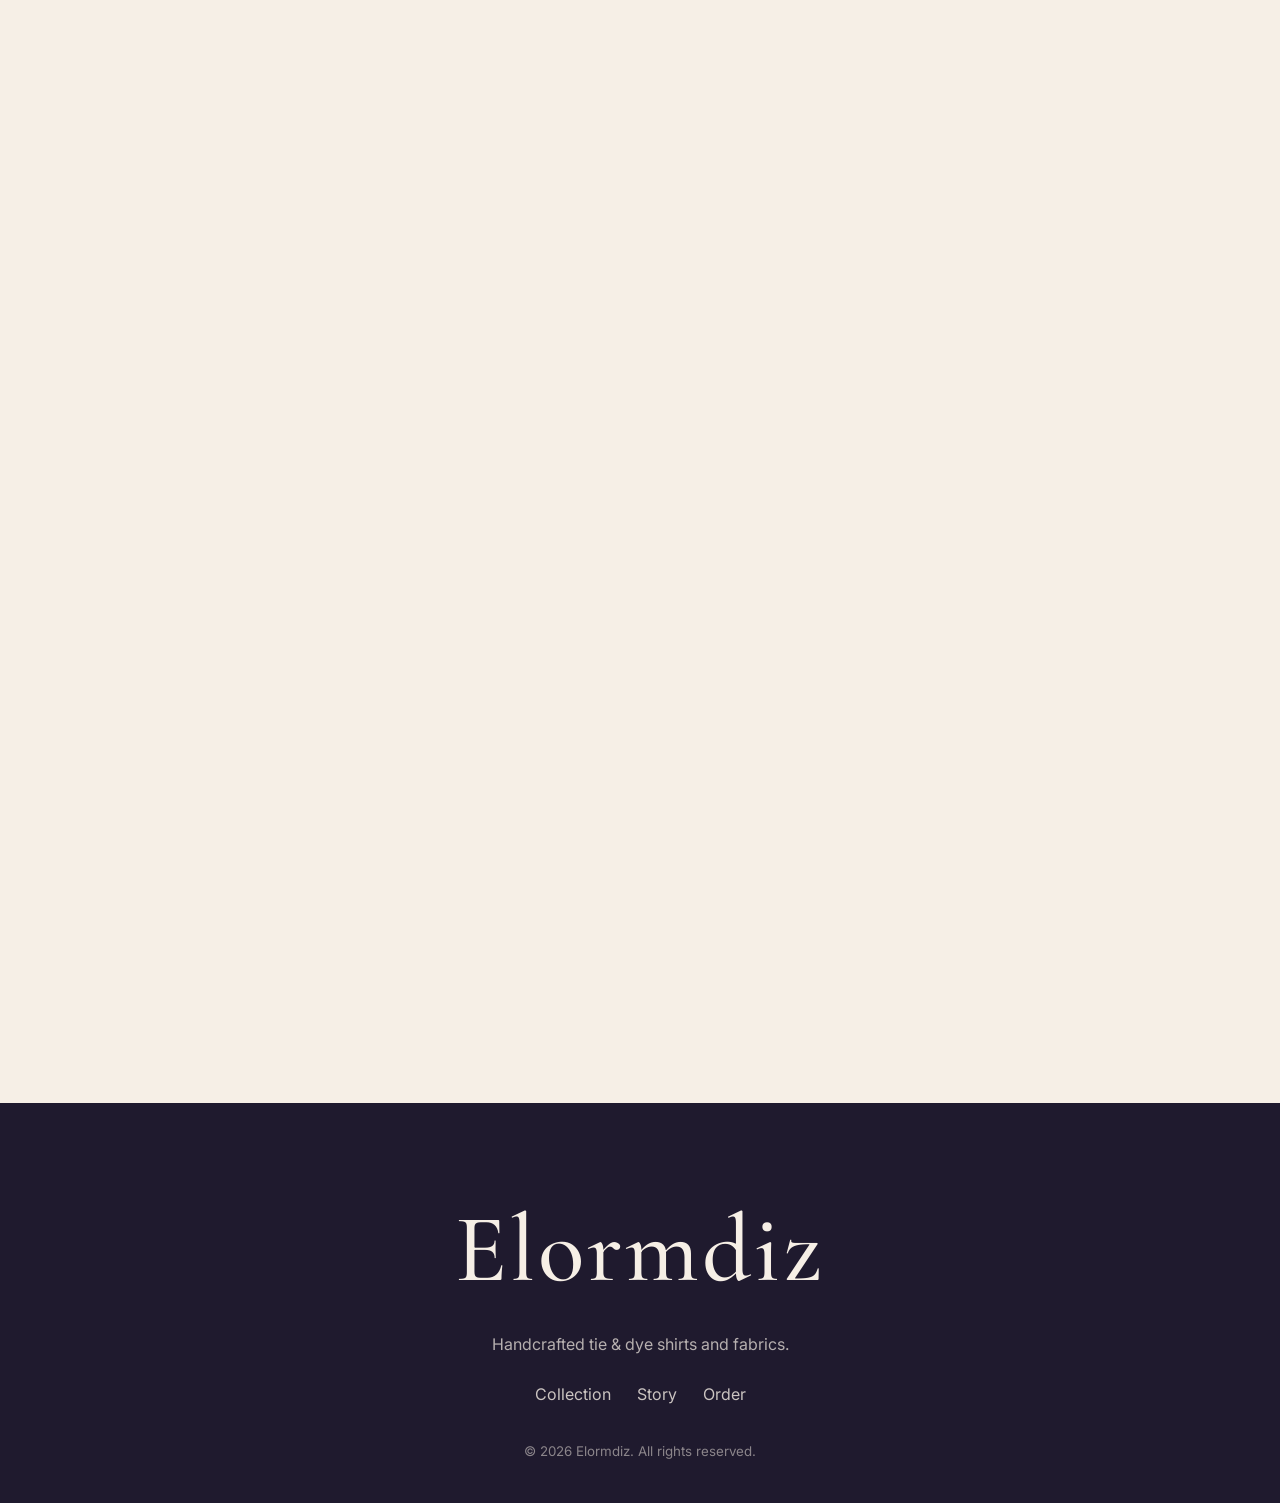
==== commit 09351330: "Optimize performance: WebP images, lighter animations, throttled handlers Co-Authored-By: Claude Son" ====
--- a/index.html
+++ b/index.html
@@ -40,9 +40,9 @@
       </div>
     </div>
     <div class="hero-art">
-      <figure class="card c1"><img src="images/p1.jpg" alt="Emerald and gold tie-dye shirt"></figure>
-      <figure class="card c2"><img src="images/p5.jpg" alt="Violet ombre shirt"></figure>
-      <figure class="card c3"><img src="images/p7.jpg" alt="Golden tie-dye fabrics"></figure>
+      <figure class="card c1"><img fetchpriority="high" src="images/p1-s.webp" width="480" height="640" decoding="async" alt="Emerald and gold tie-dye shirt"></figure>
+      <figure class="card c2"><img src="images/p5-s.webp" width="480" height="640" decoding="async" alt="Violet ombre shirt"></figure>
+      <figure class="card c3"><img src="images/p7-s.webp" width="480" height="640" decoding="async" alt="Golden tie-dye fabrics"></figure>
     </div>
     <a href="#collection" class="scroll-hint" aria-label="Scroll"><span></span></a>
   </section>
@@ -74,8 +74,8 @@
   <!-- STORY -->
   <section class="section story" id="story">
     <div class="story-img reveal">
-      <img src="images/p10.jpg" alt="Indigo tie-dye shirt">
-      <img src="images/p12.jpg" alt="Teal tie-dye fabrics" class="second">
+      <img src="images/p10.webp" loading="lazy" decoding="async" width="691" height="1100" alt="Indigo tie-dye shirt">
+      <img src="images/p12.webp" loading="lazy" decoding="async" width="825" height="1100" alt="Teal tie-dye fabrics" class="second">
     </div>
     <div class="story-text">
       <p class="eyebrow reveal">Our story</p>
--- a/style.css
+++ b/style.css
@@ -20,7 +20,10 @@
 
 /* nav */
 .nav{position:fixed;top:0;left:0;right:0;z-index:50;display:flex;justify-content:space-between;align-items:center;padding:18px clamp(20px,5vw,60px);transition:.4s var(--ease)}
-.nav.scrolled{background:rgba(246,239,230,.85);backdrop-filter:blur(12px);padding-block:12px;box-shadow:0 1px 0 rgba(31,26,46,.08)}
+.nav::before{content:"";position:absolute;inset:0;z-index:-1;background:rgba(246,239,230,.96);box-shadow:0 1px 0 rgba(31,26,46,.08);opacity:0;transition:opacity .4s}
+.nav.scrolled{padding-block:12px}
+.nav.scrolled::before{opacity:1}
+.logo{position:relative;z-index:61}
 .logo{font-family:var(--serif);font-size:1.9rem;font-weight:600;letter-spacing:.03em}
 .links{display:flex;gap:30px;align-items:center;font-size:.92rem}
 .links a:not(.btn){position:relative}
@@ -48,10 +51,10 @@
 
 /* hero */
 .hero{position:relative;min-height:100vh;display:grid;grid-template-columns:1.05fr 1fr;align-items:center;gap:30px;padding:120px clamp(20px,6vw,90px) 70px;overflow:hidden}
-.blob{position:absolute;border-radius:50%;filter:blur(70px);opacity:.55;z-index:0;animation:float 14s ease-in-out infinite alternate}
-.b1{width:420px;height:420px;background:var(--gold);top:-100px;left:-100px}
-.b2{width:380px;height:380px;background:#b79af0;right:-80px;top:20%;animation-delay:-4s}
-.b3{width:320px;height:320px;background:var(--teal);bottom:-120px;left:35%;opacity:.35;animation-delay:-8s}
+.blob{position:absolute;border-radius:50%;opacity:.6;z-index:0;background:radial-gradient(circle,var(--c) 0,transparent 68%);will-change:transform;animation:float 14s ease-in-out infinite alternate}
+.b1{--c:var(--gold);width:520px;height:520px;top:-100px;left:-100px}
+.b2{--c:#b79af0;width:480px;height:480px;right:-80px;top:20%;animation-delay:-4s}
+.b3{--c:var(--teal);width:420px;height:420px;bottom:-120px;left:35%;opacity:.35;animation-delay:-8s}
 @keyframes float{to{transform:translate(50px,40px) scale(1.15)}}
 .hero-text{position:relative;z-index:2}
 .eyebrow{font-size:.78rem;letter-spacing:.28em;text-transform:uppercase;color:var(--violet);font-weight:600;margin-bottom:18px}
@@ -89,12 +92,11 @@
 
 /* grid */
 .grid{columns:4 240px;column-gap:22px;max-width:1300px;margin:0 auto}
-.item{break-inside:avoid;margin-bottom:22px;position:relative;border-radius:18px;overflow:hidden;cursor:pointer;background:#fff;opacity:0;transform:translateY(40px) scale(.97);transition:opacity .8s var(--ease),transform .8s var(--ease),box-shadow .5s}
+.item{contain:layout paint;break-inside:avoid;margin-bottom:22px;position:relative;border-radius:18px;overflow:hidden;cursor:pointer;background:#fff;opacity:0;transform:translateY(40px) scale(.97);transition:opacity .8s var(--ease),transform .8s var(--ease),box-shadow .5s}
 .item.in{opacity:1;transform:none}
 .item.hide{display:none}
 .item img{width:100%;height:auto;transition:transform 1s var(--ease)}
-.item:hover img{transform:scale(1.07)}
-.item:hover{box-shadow:0 26px 40px -22px rgba(31,26,46,.55)}
+@media(hover:hover){.item:hover img{transform:scale(1.07)}.item:hover{box-shadow:0 26px 40px -22px rgba(31,26,46,.55)}}
 .item .cap{position:absolute;inset:auto 0 0 0;padding:60px 18px 16px;background:linear-gradient(transparent,rgba(20,14,34,.82));color:#fff;transform:translateY(60%);opacity:0;transition:.5s var(--ease)}
 .item:hover .cap,.item:focus-visible .cap{transform:none;opacity:1}
 .cap h3{font-size:1.5rem;font-weight:500}
@@ -103,6 +105,7 @@
 .note{text-align:center;color:var(--muted);margin-top:34px;font-size:.92rem}
 
 /* story */
+.story,.how,.order{content-visibility:auto;contain-intrinsic-size:auto 700px}
 .story{display:grid;grid-template-columns:1fr 1fr;gap:clamp(30px,6vw,90px);align-items:center;background:var(--paper)}
 .story-img{position:relative;padding-bottom:12%}
 .story-img img{border-radius:20px;width:74%;box-shadow:0 30px 60px -30px rgba(31,26,46,.5)}
@@ -123,8 +126,7 @@
 
 /* order */
 .order{padding-top:0}
-.order-box{display:grid;grid-template-columns:1fr 1.1fr;gap:40px;max-width:1100px;margin:0 auto;border-radius:30px;padding:clamp(28px,5vw,60px);color:var(--cream);background:linear-gradient(135deg,#2a1d4a,#5b3a8c 55%,#1f8a7a);background-size:200% 200%;animation:grad 12s ease infinite alternate}
-@keyframes grad{to{background-position:100% 100%}}
+.order-box{display:grid;grid-template-columns:1fr 1.1fr;gap:40px;max-width:1100px;margin:0 auto;border-radius:30px;padding:clamp(28px,5vw,60px);color:var(--cream);background:linear-gradient(135deg,#2a1d4a,#5b3a8c 55%,#1f8a7a)}
 .order-copy .eyebrow{color:var(--gold)}
 .order-copy h2{margin-bottom:14px}
 .order-copy p{opacity:.85;max-width:340px}
@@ -146,12 +148,13 @@
 .footer small{opacity:.5}
 
 /* fab */
-.fab{position:fixed;right:20px;bottom:20px;z-index:40;width:58px;height:58px;border-radius:50%;background:var(--wa);color:#fff;display:grid;place-items:center;box-shadow:0 10px 24px -6px rgba(37,211,102,.7);transition:transform .35s var(--ease);animation:ring 2.4s infinite}
+.fab{position:fixed;right:20px;bottom:20px;z-index:40;width:58px;height:58px;border-radius:50%;background:var(--wa);color:#fff;display:grid;place-items:center;box-shadow:0 10px 24px -6px rgba(37,211,102,.7);transition:transform .35s var(--ease)}
+.fab::after{content:"";position:absolute;inset:0;border-radius:50%;border:2px solid var(--wa);animation:ring 2.4s ease-out infinite;pointer-events:none}
 .fab:hover{transform:scale(1.12) rotate(-8deg)}
-@keyframes ring{0%{box-shadow:0 10px 24px -6px rgba(37,211,102,.7),0 0 0 0 rgba(37,211,102,.5)}70%,100%{box-shadow:0 10px 24px -6px rgba(37,211,102,.7),0 0 0 20px rgba(37,211,102,0)}}
+@keyframes ring{from{transform:scale(1);opacity:.7}to{transform:scale(1.6);opacity:0}}
 
 /* lightbox */
-.lightbox{position:fixed;inset:0;z-index:90;background:rgba(20,14,34,.92);backdrop-filter:blur(8px);display:flex;align-items:center;justify-content:center;gap:40px;padding:30px;opacity:0;visibility:hidden;transition:.45s var(--ease)}
+.lightbox{position:fixed;inset:0;z-index:90;background:rgba(20,14,34,.95);display:flex;align-items:center;justify-content:center;gap:40px;padding:30px;opacity:0;visibility:hidden;transition:.45s var(--ease)}
 .lightbox.open{opacity:1;visibility:visible}
 .lightbox img{max-height:86vh;max-width:min(46vw,560px);object-fit:contain;border-radius:16px;transform:scale(.9);transition:transform .6s var(--ease)}
 .lightbox.open img{transform:none}
@@ -174,15 +177,30 @@
 }
 @media(max-width:720px){
   .burger{display:block}
-  .links{position:fixed;inset:0 0 0 30%;background:var(--paper);flex-direction:column;justify-content:center;gap:30px;font-size:1.3rem;transform:translateX(100%);transition:transform .5s var(--ease);box-shadow:-20px 0 40px rgba(0,0,0,.1)}
-  .links.open{transform:none}
-  .burger{z-index:60}
+  .links{position:fixed;inset:0;height:100dvh;background:var(--ink);color:var(--cream);flex-direction:column;justify-content:center;align-items:center;gap:26px;font-family:var(--serif);font-size:2.4rem;clip-path:circle(0 at calc(100% - 38px) 34px);visibility:hidden;transition:clip-path .7s var(--ease),visibility 0s .7s;z-index:55}
+  .links.open{clip-path:circle(150% at calc(100% - 38px) 34px);visibility:visible;transition:clip-path .7s var(--ease)}
+  .links a{opacity:0;transform:translateY(24px);transition:.5s var(--ease)}
+  .links.open a{opacity:1;transform:none}
+  .links.open a:nth-child(1){transition-delay:.25s}.links.open a:nth-child(2){transition-delay:.32s}.links.open a:nth-child(3){transition-delay:.39s}.links.open a:nth-child(4){transition-delay:.46s}
+  .links .btn{font-family:var(--sans);font-size:1rem;background:var(--gold);color:var(--ink);padding:14px 34px}
+  body.menu .logo{color:var(--cream)}
+  body.menu .burger i{background:var(--cream)}
+  .burger{z-index:61}
   .grid{columns:2;column-gap:12px}.item{margin-bottom:12px;border-radius:12px}
   .item .cap{opacity:1;transform:none;padding:36px 12px 10px}.cap h3{font-size:1.15rem}.cap span{font-size:.65rem}
   .row{grid-template-columns:1fr}
   .lightbox{flex-direction:column;gap:18px}
   .lightbox img{max-width:80vw;max-height:56vh}
   .lb-info{text-align:center}.lb-info h3{font-size:2rem}.lb-info p{margin-bottom:14px}
+}
+/* performance on small screens */
+@media(max-width:900px){
+  .blob{animation:none;will-change:auto}
+  .card{box-shadow:0 14px 24px -14px rgba(31,26,46,.45)}
+  .c1,.c2,.c3{animation:none;transform:rotate(var(--r))}
+  .marquee{padding:12px 0}.track{animation-duration:36s}
+  .item.in,.step{transition-duration:.5s}
+  .scroll-hint span{animation:none}
 }
 /* mobile: less text, more interaction */
 .more>div{display:block}.more-btn{display:none}
@@ -193,7 +211,7 @@
   .lead,.note,.footer p,.order-copy>p:not(.eyebrow){display:none}
   .hero{min-height:auto;padding-bottom:50px}
   .hero-art{height:360px}
-  .cta .btn{padding:12px 22px}
+  .cta{margin-top:26px}.cta .btn{padding:12px 22px}
 
   /* story: tap to read */
   .more{display:grid;grid-template-rows:0fr;transition:grid-template-rows .6s var(--ease)}
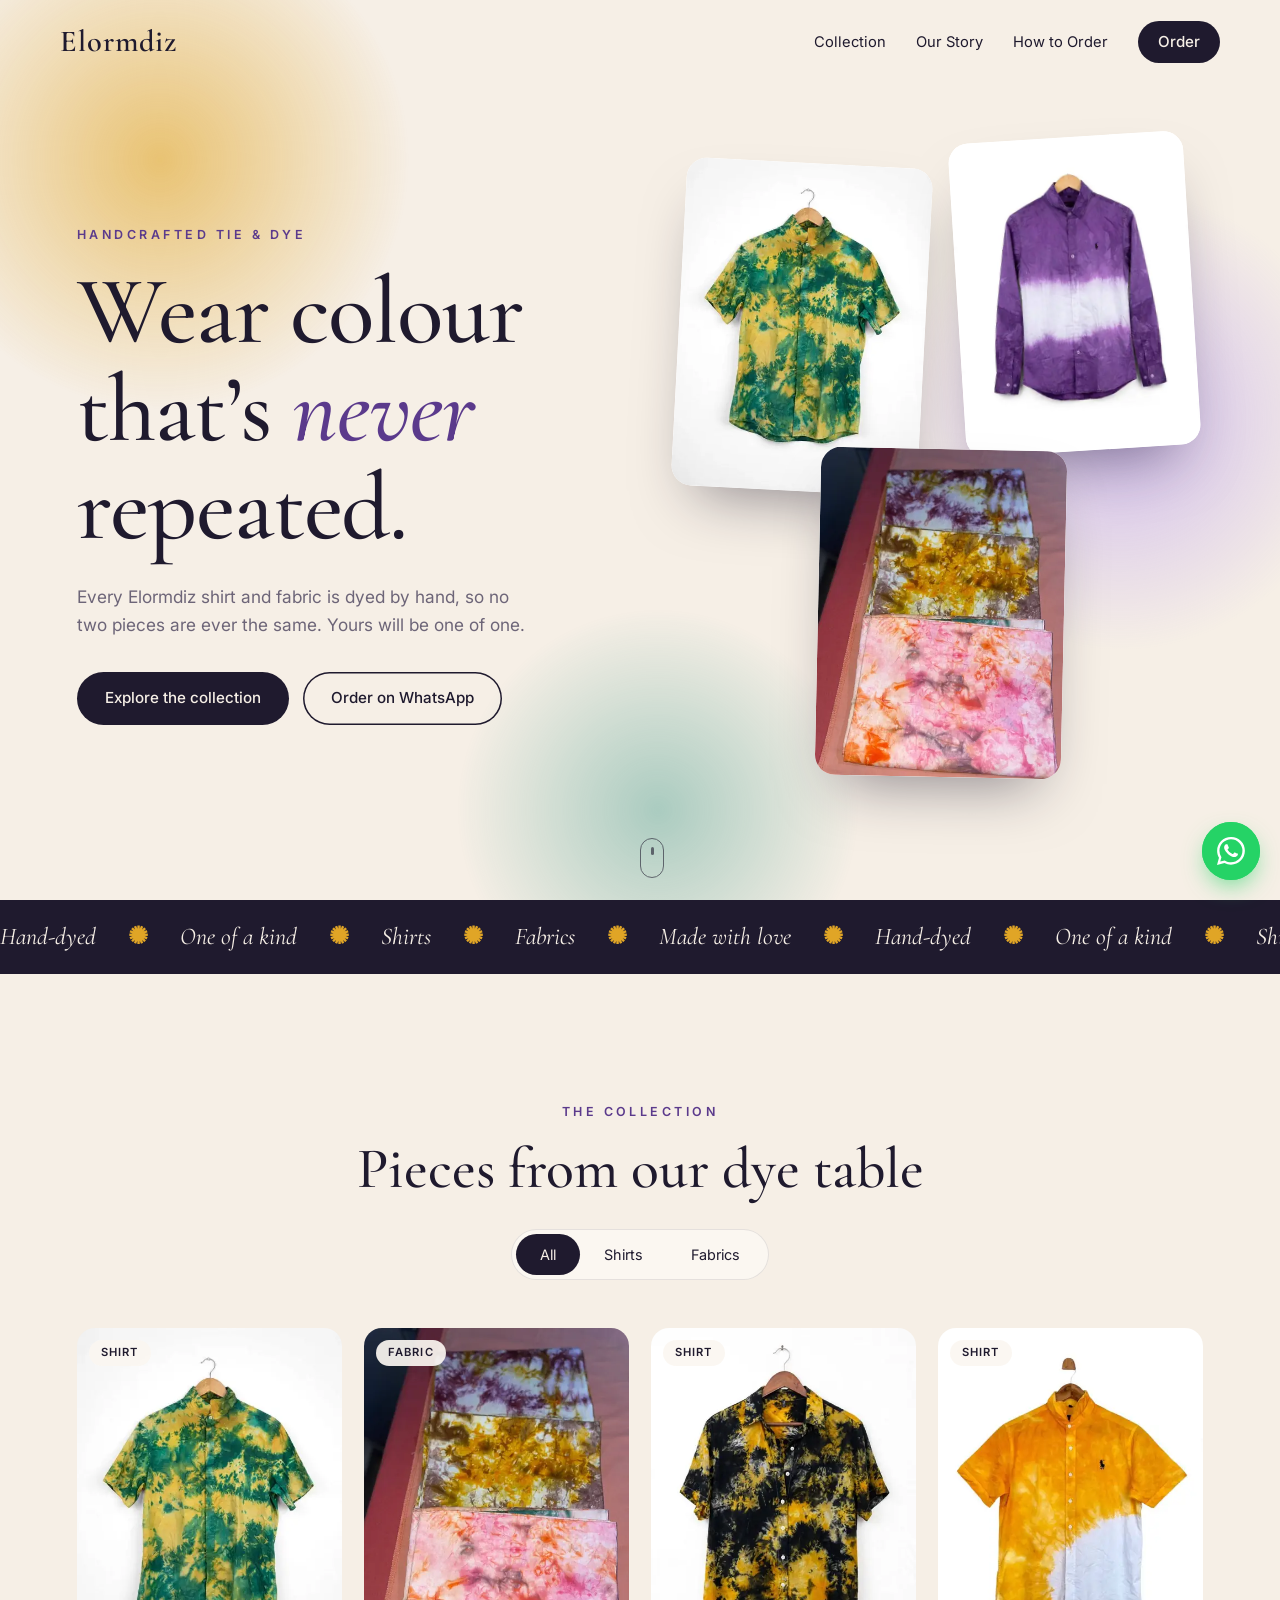
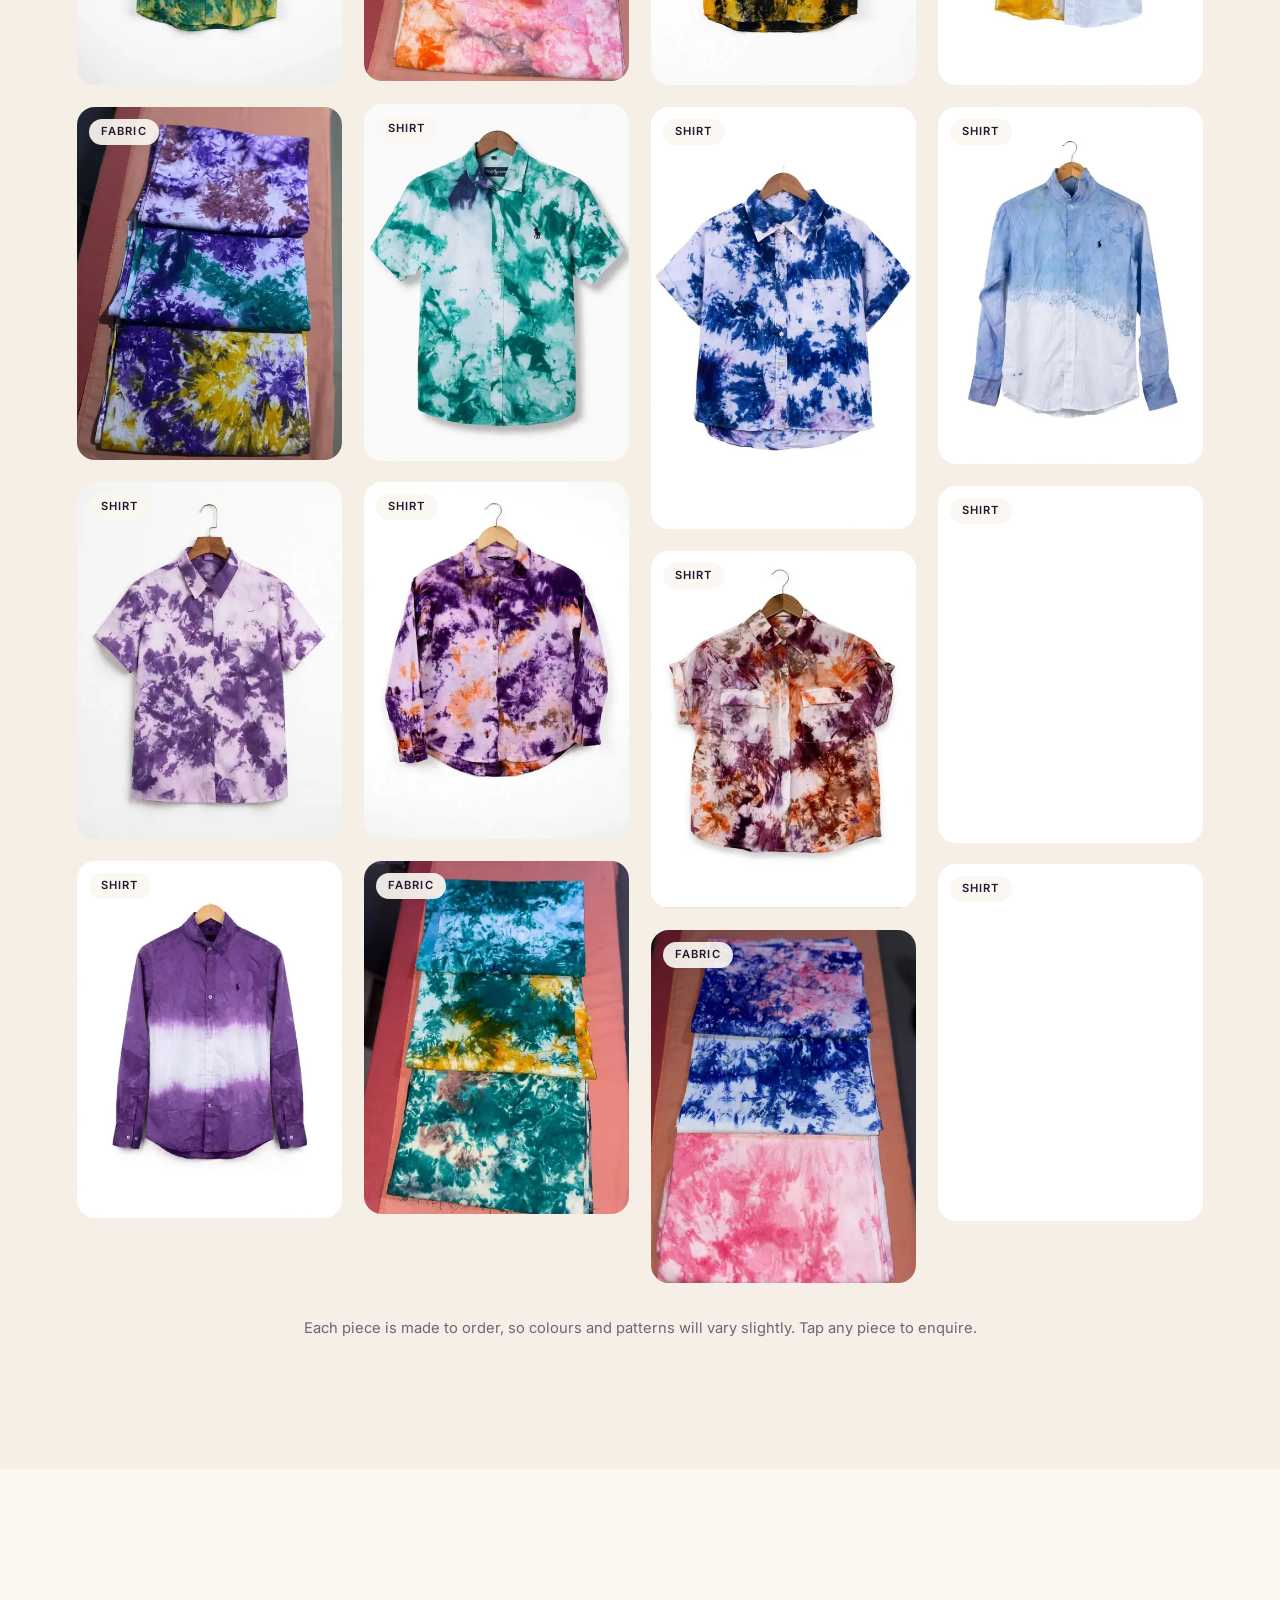
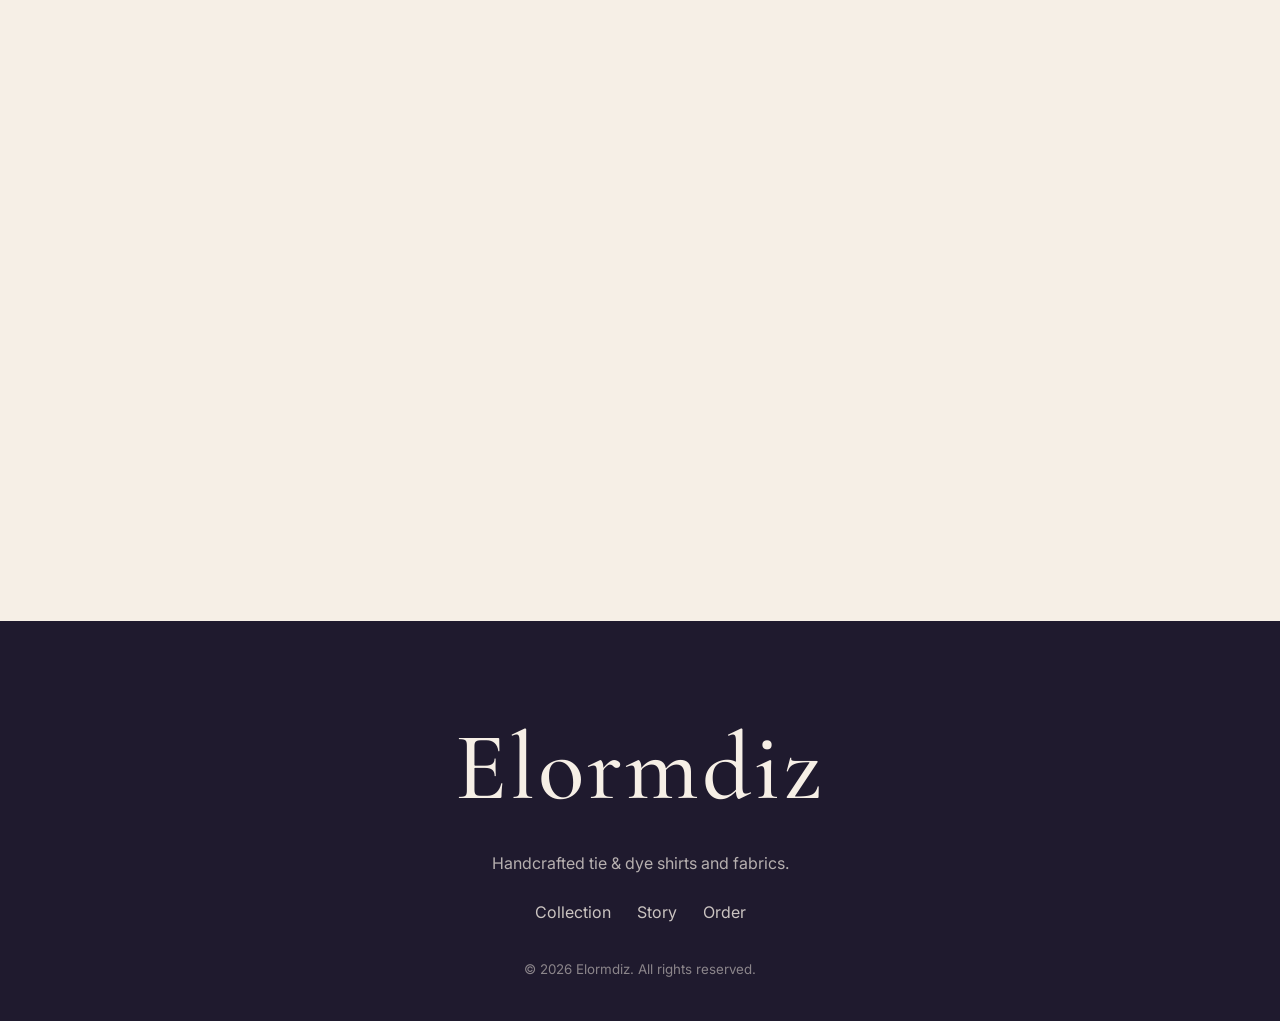
==== commit 4bc79a11: "Add Supabase-backed admin dashboard; set WhatsApp number Co-Authored-By: Claude Sonnet 5.5 <noreply@" ====
--- a/index.html
+++ b/index.html
@@ -159,6 +159,7 @@
   </div>
 </div>
 
+<script src="config.js"></script>
 <script src="script.js"></script>
 </body>
 </html>
--- a/style.css
+++ b/style.css
@@ -7,7 +7,7 @@
 *{box-sizing:border-box;margin:0;padding:0}
 html{scroll-behavior:smooth;scroll-padding-top:70px}
 body{font-family:var(--sans);background:var(--cream);color:var(--ink);line-height:1.6;overflow-x:hidden;-webkit-font-smoothing:antialiased}
-img{display:block;max-width:100%}
+img{display:block;max-width:100%;height:auto}
 a{color:inherit;text-decoration:none}
 button{font:inherit;cursor:pointer;border:0;background:none;color:inherit}
 em{font-style:italic;color:var(--violet)}
@@ -206,6 +206,7 @@
 .more>div{display:block}.more-btn{display:none}
 @media(max-width:720px){
   .section{padding-block:56px}
+  .footer{padding-bottom:90px}
   .head{margin-bottom:28px}
   h1{font-size:3.1rem}
   .lead,.note,.footer p,.order-copy>p:not(.eyebrow){display:none}
